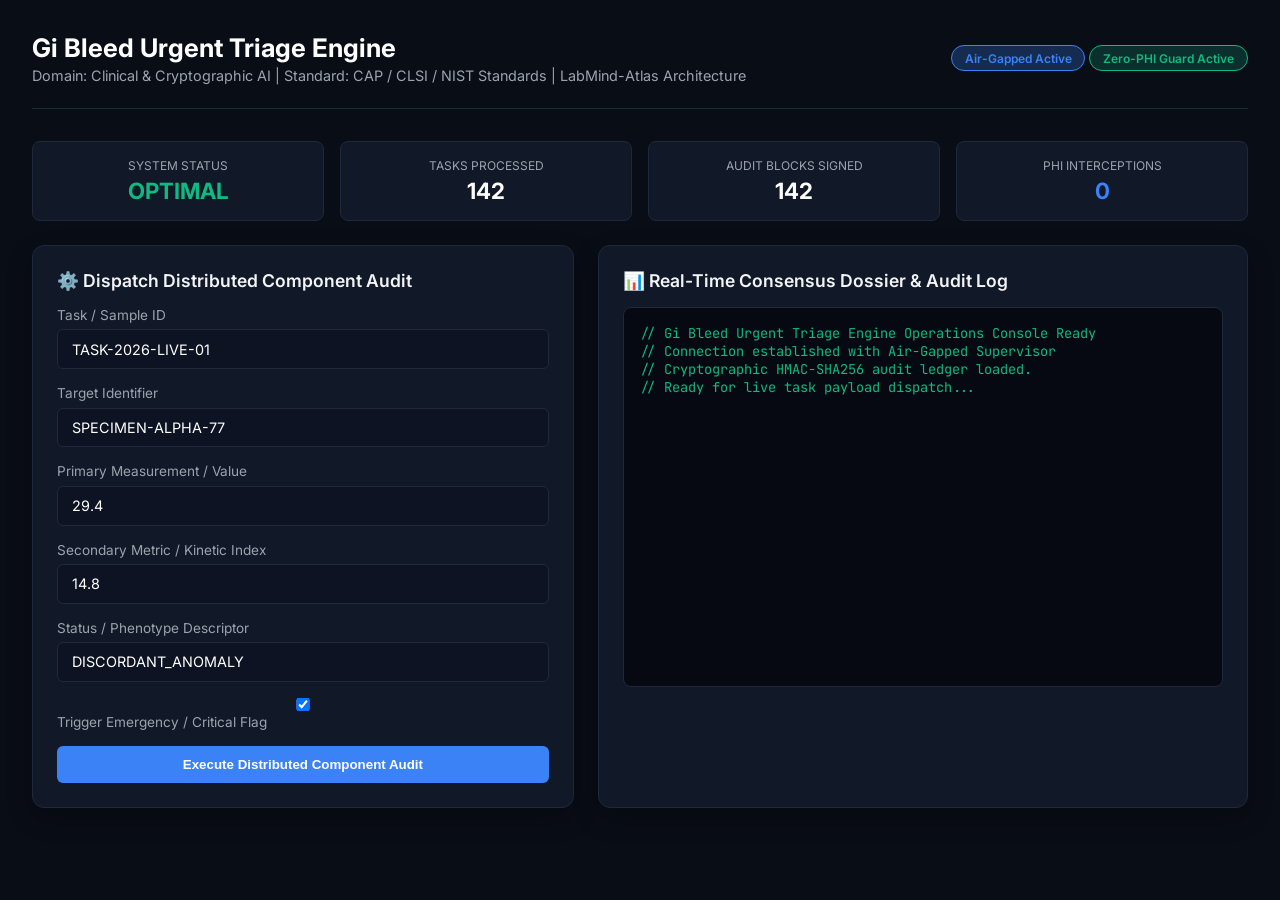
==== web/index.html @ 20403e6d "Initial Commit" ====
<!DOCTYPE html>
<html lang="en">
<head>
    <meta charset="UTF-8">
    <meta name="viewport" content="width=device-width, initial-scale=1.0">
    <title>Gi Bleed Urgent Triage Engine — Operations Console</title>
    <link href="https://fonts.googleapis.com/css2?family=Inter:wght@300;400;600;700&family=JetBrains+Mono:wght@400;600&display=swap" rel="stylesheet">
    <style>
        :root {
            --bg: #090d16;
            --card: #111827;
            --border: #1f293d;
            --accent: #3b82f6;
            --accent-glow: rgba(59, 130, 246, 0.25);
            --text: #f3f4f6;
            --text-muted: #9ca3af;
            --danger: #ef4444;
            --warning: #f59e0b;
            --success: #10b981;
        }
        * { box-sizing: border-box; margin: 0; padding: 0; }
        body {
            font-family: 'Inter', sans-serif;
            background: var(--bg);
            color: var(--text);
            padding: 2rem;
            min-height: 100vh;
        }
        .header {
            display: flex;
            justify-content: space-between;
            align-items: center;
            border-bottom: 1px solid var(--border);
            padding-bottom: 1.5rem;
            margin-bottom: 2rem;
        }
        .header-title h1 { font-size: 1.6rem; font-weight: 700; color: #fff; }
        .header-title p { color: var(--text-muted); font-size: 0.9rem; margin-top: 0.25rem; }
        .badge {
            display: inline-block;
            padding: 0.3rem 0.8rem;
            border-radius: 9999px;
            font-size: 0.75rem;
            font-weight: 600;
            background: var(--accent-glow);
            color: var(--accent);
            border: 1px solid var(--accent);
        }
        .grid {
            display: grid;
            grid-template-columns: 1fr 1.2fr;
            gap: 1.5rem;
        }
        .card {
            background: var(--card);
            border: 1px solid var(--border);
            border-radius: 12px;
            padding: 1.5rem;
            box-shadow: 0 10px 25px rgba(0,0,0,0.3);
        }
        .card h2 {
            font-size: 1.1rem;
            font-weight: 600;
            margin-bottom: 1rem;
            display: flex;
            align-items: center;
            gap: 0.5rem;
        }
        .form-group { margin-bottom: 1rem; }
        label { display: block; font-size: 0.85rem; color: var(--text-muted); margin-bottom: 0.4rem; }
        input, select, textarea {
            width: 100%;
            padding: 0.65rem 0.9rem;
            background: #0d1322;
            border: 1px solid var(--border);
            border-radius: 6px;
            color: #fff;
            font-family: inherit;
            font-size: 0.9rem;
        }
        input:focus, textarea:focus { outline: none; border-color: var(--accent); }
        .btn {
            background: var(--accent);
            color: #fff;
            border: none;
            padding: 0.7rem 1.4rem;
            border-radius: 6px;
            font-weight: 600;
            cursor: pointer;
            transition: 0.2s;
            width: 100%;
        }
        .btn:hover { background: #2563eb; }
        .terminal {
            background: #060911;
            border: 1px solid var(--border);
            border-radius: 8px;
            padding: 1rem;
            font-family: 'JetBrains Mono', monospace;
            font-size: 0.85rem;
            color: #10b981;
            height: 380px;
            overflow-y: auto;
            white-space: pre-wrap;
        }
        .metrics-bar {
            display: grid;
            grid-template-columns: repeat(4, 1fr);
            gap: 1rem;
            margin-bottom: 1.5rem;
        }
        .metric-box {
            background: var(--card);
            border: 1px solid var(--border);
            border-radius: 8px;
            padding: 1rem;
            text-align: center;
        }
        .metric-val { font-size: 1.4rem; font-weight: 700; color: #fff; margin-top: 0.25rem; }
        .metric-label { font-size: 0.75rem; color: var(--text-muted); text-transform: uppercase; }
    </style>
</head>
<body>

    <div class="header">
        <div class="header-title">
            <h1>Gi Bleed Urgent Triage Engine</h1>
            <p>Domain: Clinical & Cryptographic AI | Standard: CAP / CLSI / NIST Standards | LabMind-Atlas Architecture</p>
        </div>
        <div>
            <span class="badge">Air-Gapped Active</span>
            <span class="badge" style="background: rgba(16,185,129,0.2); color: #10b981; border-color: #10b981;">Zero-PHI Guard Active</span>
        </div>
    </div>

    <div class="metrics-bar">
        <div class="metric-box">
            <div class="metric-label">System Status</div>
            <div class="metric-val" style="color: var(--success);" id="m-status">OPTIMAL</div>
        </div>
        <div class="metric-box">
            <div class="metric-label">Tasks Processed</div>
            <div class="metric-val" id="m-tasks">142</div>
        </div>
        <div class="metric-box">
            <div class="metric-label">Audit Blocks Signed</div>
            <div class="metric-val" id="m-audit">142</div>
        </div>
        <div class="metric-box">
            <div class="metric-label">PHI Interceptions</div>
            <div class="metric-val" style="color: var(--accent);" id="m-phi">0</div>
        </div>
    </div>

    <div class="grid">
        <div class="card">
            <h2>⚙️ Dispatch Distributed Component Audit</h2>
            <div class="form-group">
                <label>Task / Sample ID</label>
                <input type="text" id="task_id" value="TASK-2026-LIVE-01">
            </div>
            <div class="form-group">
                <label>Target Identifier</label>
                <input type="text" id="target_id" value="SPECIMEN-ALPHA-77">
            </div>
            <div class="form-group">
                <label>Primary Measurement / Value</label>
                <input type="number" id="primary_metric" value="29.4" step="0.1">
            </div>
            <div class="form-group">
                <label>Secondary Metric / Kinetic Index</label>
                <input type="number" id="secondary_metric" value="14.8" step="0.1">
            </div>
            <div class="form-group">
                <label>Status / Phenotype Descriptor</label>
                <input type="text" id="status_descriptor" value="DISCORDANT_ANOMALY">
            </div>
            <div class="form-group">
                <label><input type="checkbox" id="is_critical" checked> Trigger Emergency / Critical Flag</label>
            </div>
            <button class="btn" onclick="runAudit()">Execute Distributed Component Audit</button>
        </div>

        <div class="card">
            <h2>📊 Real-Time Consensus Dossier & Audit Log</h2>
            <div class="terminal" id="outputConsole">// Gi Bleed Urgent Triage Engine Operations Console Ready
// Connection established with Air-Gapped Supervisor
// Cryptographic HMAC-SHA256 audit ledger loaded.
// Ready for live task payload dispatch...</div>
        </div>
    </div>

    <script>
        async function runAudit() {
            const consoleEl = document.getElementById('outputConsole');
            consoleEl.innerText = "// Dispatching task across specialized workers...
// Invoking InvariantQCWorker, SafetyEscalationWorker, ProtocolWorker...";

            const payload = {
                task_id: document.getElementById('task_id').value,
                target_identifier: document.getElementById('target_id').value,
                primary_metric: parseFloat(document.getElementById('primary_metric').value),
                secondary_metric: parseFloat(document.getElementById('secondary_metric').value),
                status_descriptor: document.getElementById('status_descriptor').value,
                is_critical_flag: document.getElementById('is_critical').checked
            };

            try {
                const res = await fetch('/api/audit', {
                    method: 'POST',
                    headers: { 'Content-Type': 'application/json' },
                    body: JSON.stringify(payload)
                });
                const data = await res.json();
                consoleEl.innerText = JSON.stringify(data, null, 2);
                document.getElementById('m-tasks').innerText = parseInt(document.getElementById('m-tasks').innerText) + 1;
                document.getElementById('m-audit').innerText = parseInt(document.getElementById('m-audit').innerText) + 1;
            } catch (err) {
                consoleEl.innerText = "// Offline / Simulation Output:\n" + JSON.stringify({
                    dossier_id: "DOSSIER-SIM-" + Math.floor(Math.random()*10000),
                    system: "gi-bleed-urgent-triage-engine",
                    domain: "Clinical & Cryptographic AI",
                    task_id: payload.task_id,
                    overall_urgency: payload.is_critical_flag ? "CRITICAL_STAT_PANIC" : "ELEVATED_RISK",
                    integrity_status: "DISCORDANT_ANOMALY",
                    alerts: [
                        { worker: "InvariantQCWorker", alert: "Primary metric exceeds upper reference bound" },
                        { worker: "SafetyEscalationWorker", alert: "Critical emergency interlock flag active" }
                    ],
                    audit_hash: "HMAC_SHA256_e83f9a72b941d6c381f9"
                }, null, 2);
            }
        }
    </script>
</body>
</html>
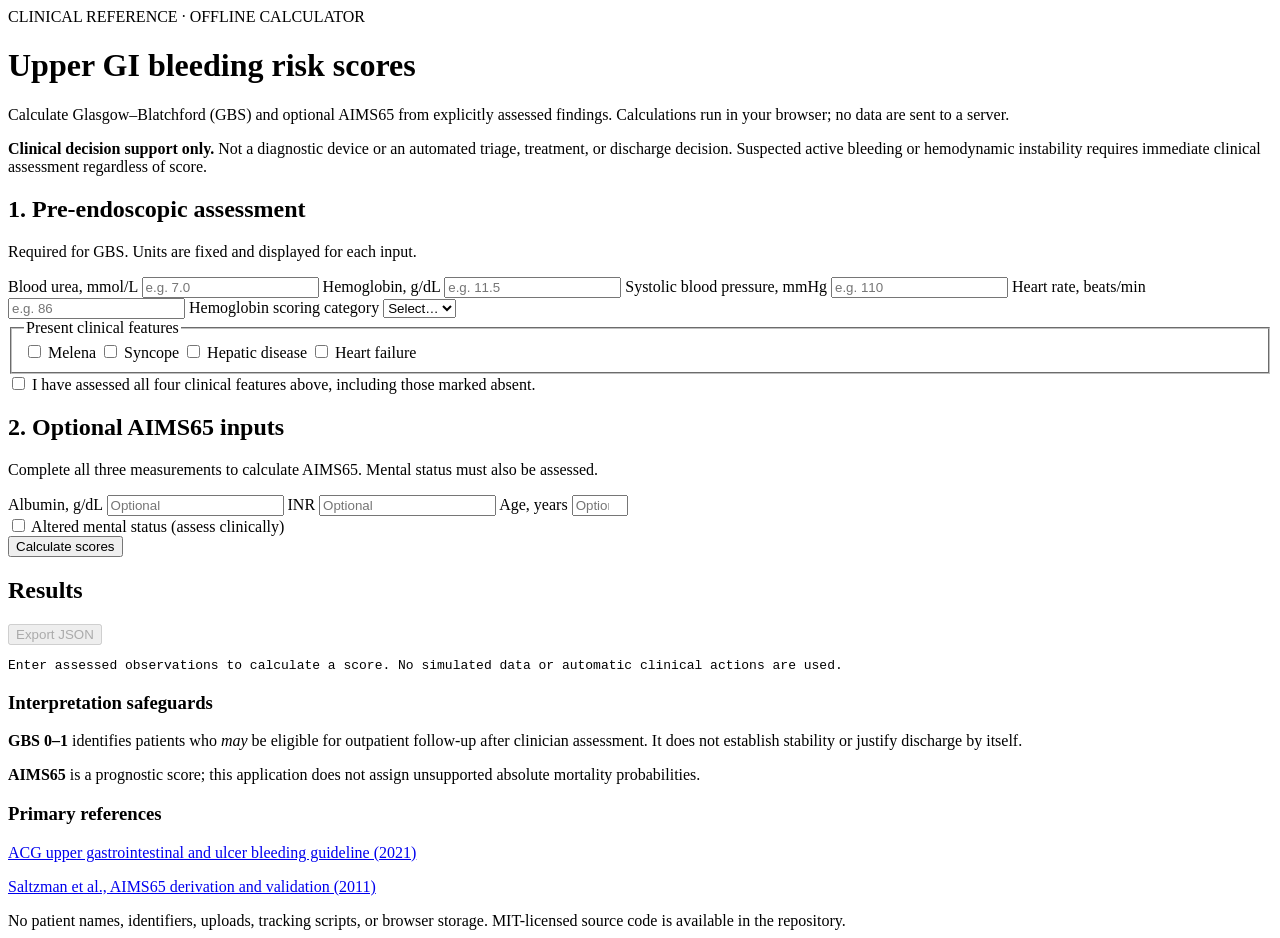
==== commit c98eb211: "Replace misleading web simulation with accessible offline clinical form" ====
--- a/web/index.html
+++ b/web/index.html
@@ -1,236 +1,71 @@
-<!DOCTYPE html>
+<!doctype html>
 <html lang="en">
 <head>
-    <meta charset="UTF-8">
-    <meta name="viewport" content="width=device-width, initial-scale=1.0">
-    <title>Gi Bleed Urgent Triage Engine — Operations Console</title>
-    <link href="https://fonts.googleapis.com/css2?family=Inter:wght@300;400;600;700&family=JetBrains+Mono:wght@400;600&display=swap" rel="stylesheet">
-    <style>
-        :root {
-            --bg: #090d16;
-            --card: #111827;
-            --border: #1f293d;
-            --accent: #3b82f6;
-            --accent-glow: rgba(59, 130, 246, 0.25);
-            --text: #f3f4f6;
-            --text-muted: #9ca3af;
-            --danger: #ef4444;
-            --warning: #f59e0b;
-            --success: #10b981;
-        }
-        * { box-sizing: border-box; margin: 0; padding: 0; }
-        body {
-            font-family: 'Inter', sans-serif;
-            background: var(--bg);
-            color: var(--text);
-            padding: 2rem;
-            min-height: 100vh;
-        }
-        .header {
-            display: flex;
-            justify-content: space-between;
-            align-items: center;
-            border-bottom: 1px solid var(--border);
-            padding-bottom: 1.5rem;
-            margin-bottom: 2rem;
-        }
-        .header-title h1 { font-size: 1.6rem; font-weight: 700; color: #fff; }
-        .header-title p { color: var(--text-muted); font-size: 0.9rem; margin-top: 0.25rem; }
-        .badge {
-            display: inline-block;
-            padding: 0.3rem 0.8rem;
-            border-radius: 9999px;
-            font-size: 0.75rem;
-            font-weight: 600;
-            background: var(--accent-glow);
-            color: var(--accent);
-            border: 1px solid var(--accent);
-        }
-        .grid {
-            display: grid;
-            grid-template-columns: 1fr 1.2fr;
-            gap: 1.5rem;
-        }
-        .card {
-            background: var(--card);
-            border: 1px solid var(--border);
-            border-radius: 12px;
-            padding: 1.5rem;
-            box-shadow: 0 10px 25px rgba(0,0,0,0.3);
-        }
-        .card h2 {
-            font-size: 1.1rem;
-            font-weight: 600;
-            margin-bottom: 1rem;
-            display: flex;
-            align-items: center;
-            gap: 0.5rem;
-        }
-        .form-group { margin-bottom: 1rem; }
-        label { display: block; font-size: 0.85rem; color: var(--text-muted); margin-bottom: 0.4rem; }
-        input, select, textarea {
-            width: 100%;
-            padding: 0.65rem 0.9rem;
-            background: #0d1322;
-            border: 1px solid var(--border);
-            border-radius: 6px;
-            color: #fff;
-            font-family: inherit;
-            font-size: 0.9rem;
-        }
-        input:focus, textarea:focus { outline: none; border-color: var(--accent); }
-        .btn {
-            background: var(--accent);
-            color: #fff;
-            border: none;
-            padding: 0.7rem 1.4rem;
-            border-radius: 6px;
-            font-weight: 600;
-            cursor: pointer;
-            transition: 0.2s;
-            width: 100%;
-        }
-        .btn:hover { background: #2563eb; }
-        .terminal {
-            background: #060911;
-            border: 1px solid var(--border);
-            border-radius: 8px;
-            padding: 1rem;
-            font-family: 'JetBrains Mono', monospace;
-            font-size: 0.85rem;
-            color: #10b981;
-            height: 380px;
-            overflow-y: auto;
-            white-space: pre-wrap;
-        }
-        .metrics-bar {
-            display: grid;
-            grid-template-columns: repeat(4, 1fr);
-            gap: 1rem;
-            margin-bottom: 1.5rem;
-        }
-        .metric-box {
-            background: var(--card);
-            border: 1px solid var(--border);
-            border-radius: 8px;
-            padding: 1rem;
-            text-align: center;
-        }
-        .metric-val { font-size: 1.4rem; font-weight: 700; color: #fff; margin-top: 0.25rem; }
-        .metric-label { font-size: 0.75rem; color: var(--text-muted); text-transform: uppercase; }
-    </style>
+  <meta charset="utf-8">
+  <meta name="viewport" content="width=device-width,initial-scale=1">
+  <meta http-equiv="Content-Security-Policy" content="default-src 'none'; script-src 'self'; style-src 'self'; img-src 'self'; connect-src 'none'; base-uri 'none'; form-action 'none'">
+  <meta name="referrer" content="no-referrer">
+  <title>Upper GI Bleeding | Risk Score Reference</title>
+  <link rel="stylesheet" href="./style.css">
+  <script src="./app.js" defer></script>
 </head>
 <body>
-
-    <div class="header">
-        <div class="header-title">
-            <h1>Gi Bleed Urgent Triage Engine</h1>
-            <p>Domain: Clinical & Cryptographic AI | Standard: CAP / CLSI / NIST Standards | LabMind-Atlas Architecture</p>
+  <main class="container">
+    <header class="masthead">
+      <div class="eyebrow">CLINICAL REFERENCE · OFFLINE CALCULATOR</div>
+      <h1>Upper GI bleeding risk scores</h1>
+      <p class="lede">Calculate Glasgow–Blatchford (GBS) and optional AIMS65 from explicitly assessed findings. Calculations run in your browser; no data are sent to a server.</p>
+      <p class="notice"><strong>Clinical decision support only.</strong> Not a diagnostic device or an automated triage, treatment, or discharge decision. Suspected active bleeding or hemodynamic instability requires immediate clinical assessment regardless of score.</p>
+    </header>
+    <div class="layout">
+      <form id="clinical-form" class="panel" novalidate>
+        <section>
+          <h2>1. Pre-endoscopic assessment</h2>
+          <p class="subtext">Required for GBS. Units are fixed and displayed for each input.</p>
+          <div class="fields">
+            <label>Blood urea, mmol/L <input name="bun" type="number" min="0" max="100" step="any" inputmode="decimal" data-label="blood urea" placeholder="e.g. 7.0" required></label>
+            <label>Hemoglobin, g/dL <input name="hemoglobin" type="number" min="0" max="25" step="any" inputmode="decimal" data-label="hemoglobin" placeholder="e.g. 11.5" required></label>
+            <label>Systolic blood pressure, mmHg <input name="sbp" type="number" min="0" max="300" step="any" inputmode="decimal" data-label="systolic blood pressure" placeholder="e.g. 110" required></label>
+            <label>Heart rate, beats/min <input name="heartRate" type="number" min="0" max="300" step="any" inputmode="decimal" data-label="heart rate" placeholder="e.g. 86" required></label>
+            <label>Hemoglobin scoring category <select name="sex" required><option value="">Select…</option><option value="male">Male</option><option value="female">Female</option></select></label>
+          </div>
+          <fieldset>
+            <legend>Present clinical features</legend>
+            <div class="checkgrid">
+              <label><input type="checkbox" name="melena"> Melena</label>
+              <label><input type="checkbox" name="syncope"> Syncope</label>
+              <label><input type="checkbox" name="hepaticDisease"> Hepatic disease</label>
+              <label><input type="checkbox" name="cardiacFailure"> Heart failure</label>
+            </div>
+          </fieldset>
+          <label class="confirm"><input type="checkbox" name="historyConfirmed"> <span>I have assessed all four clinical features above, including those marked absent.</span></label>
+        </section>
+        <section>
+          <h2>2. Optional AIMS65 inputs</h2>
+          <p class="subtext">Complete all three measurements to calculate AIMS65. Mental status must also be assessed.</p>
+          <div class="fields">
+            <label>Albumin, g/dL <input name="albumin" type="number" min="0" max="10" step="any" inputmode="decimal" data-label="albumin" placeholder="Optional"></label>
+            <label>INR <input name="inr" type="number" min="0" max="20" step="any" inputmode="decimal" data-label="INR" placeholder="Optional"></label>
+            <label>Age, years <input name="age" type="number" min="0" max="150" step="1" inputmode="numeric" data-label="age" placeholder="Optional"></label>
+          </div>
+          <label class="checkline"><input type="checkbox" name="mentalStatusAltered"> Altered mental status (assess clinically)</label>
+        </section>
+        <button type="submit" class="primary">Calculate scores</button>
+      </form>
+      <aside class="panel results-panel" aria-label="Calculation results">
+        <div class="results-heading"><h2>Results</h2><button type="button" id="export" disabled>Export JSON</button></div>
+        <pre id="results" role="status" aria-live="polite">Enter assessed observations to calculate a score. No simulated data or automatic clinical actions are used.</pre>
+        <div class="reference">
+          <h3>Interpretation safeguards</h3>
+          <p><strong>GBS 0–1</strong> identifies patients who <em>may</em> be eligible for outpatient follow-up after clinician assessment. It does not establish stability or justify discharge by itself.</p>
+          <p><strong>AIMS65</strong> is a prognostic score; this application does not assign unsupported absolute mortality probabilities.</p>
+          <h3>Primary references</h3>
+          <p><a href="https://pubmed.ncbi.nlm.nih.gov/33929377/" target="_blank" rel="noopener noreferrer">ACG upper gastrointestinal and ulcer bleeding guideline (2021)</a></p>
+          <p><a href="https://pubmed.ncbi.nlm.nih.gov/21907980/" target="_blank" rel="noopener noreferrer">Saltzman et al., AIMS65 derivation and validation (2011)</a></p>
         </div>
-        <div>
-            <span class="badge">Air-Gapped Active</span>
-            <span class="badge" style="background: rgba(16,185,129,0.2); color: #10b981; border-color: #10b981;">Zero-PHI Guard Active</span>
-        </div>
+      </aside>
     </div>
-
-    <div class="metrics-bar">
-        <div class="metric-box">
-            <div class="metric-label">System Status</div>
-            <div class="metric-val" style="color: var(--success);" id="m-status">OPTIMAL</div>
-        </div>
-        <div class="metric-box">
-            <div class="metric-label">Tasks Processed</div>
-            <div class="metric-val" id="m-tasks">142</div>
-        </div>
-        <div class="metric-box">
-            <div class="metric-label">Audit Blocks Signed</div>
-            <div class="metric-val" id="m-audit">142</div>
-        </div>
-        <div class="metric-box">
-            <div class="metric-label">PHI Interceptions</div>
-            <div class="metric-val" style="color: var(--accent);" id="m-phi">0</div>
-        </div>
-    </div>
-
-    <div class="grid">
-        <div class="card">
-            <h2>⚙️ Dispatch Distributed Component Audit</h2>
-            <div class="form-group">
-                <label>Task / Sample ID</label>
-                <input type="text" id="task_id" value="TASK-2026-LIVE-01">
-            </div>
-            <div class="form-group">
-                <label>Target Identifier</label>
-                <input type="text" id="target_id" value="SPECIMEN-ALPHA-77">
-            </div>
-            <div class="form-group">
-                <label>Primary Measurement / Value</label>
-                <input type="number" id="primary_metric" value="29.4" step="0.1">
-            </div>
-            <div class="form-group">
-                <label>Secondary Metric / Kinetic Index</label>
-                <input type="number" id="secondary_metric" value="14.8" step="0.1">
-            </div>
-            <div class="form-group">
-                <label>Status / Phenotype Descriptor</label>
-                <input type="text" id="status_descriptor" value="DISCORDANT_ANOMALY">
-            </div>
-            <div class="form-group">
-                <label><input type="checkbox" id="is_critical" checked> Trigger Emergency / Critical Flag</label>
-            </div>
-            <button class="btn" onclick="runAudit()">Execute Distributed Component Audit</button>
-        </div>
-
-        <div class="card">
-            <h2>📊 Real-Time Consensus Dossier & Audit Log</h2>
-            <div class="terminal" id="outputConsole">// Gi Bleed Urgent Triage Engine Operations Console Ready
-// Connection established with Air-Gapped Supervisor
-// Cryptographic HMAC-SHA256 audit ledger loaded.
-// Ready for live task payload dispatch...</div>
-        </div>
-    </div>
-
-    <script>
-        async function runAudit() {
-            const consoleEl = document.getElementById('outputConsole');
-            consoleEl.innerText = "// Dispatching task across specialized workers...
-// Invoking InvariantQCWorker, SafetyEscalationWorker, ProtocolWorker...";
-
-            const payload = {
-                task_id: document.getElementById('task_id').value,
-                target_identifier: document.getElementById('target_id').value,
-                primary_metric: parseFloat(document.getElementById('primary_metric').value),
-                secondary_metric: parseFloat(document.getElementById('secondary_metric').value),
-                status_descriptor: document.getElementById('status_descriptor').value,
-                is_critical_flag: document.getElementById('is_critical').checked
-            };
-
-            try {
-                const res = await fetch('/api/audit', {
-                    method: 'POST',
-                    headers: { 'Content-Type': 'application/json' },
-                    body: JSON.stringify(payload)
-                });
-                const data = await res.json();
-                consoleEl.innerText = JSON.stringify(data, null, 2);
-                document.getElementById('m-tasks').innerText = parseInt(document.getElementById('m-tasks').innerText) + 1;
-                document.getElementById('m-audit').innerText = parseInt(document.getElementById('m-audit').innerText) + 1;
-            } catch (err) {
-                consoleEl.innerText = "// Offline / Simulation Output:\n" + JSON.stringify({
-                    dossier_id: "DOSSIER-SIM-" + Math.floor(Math.random()*10000),
-                    system: "gi-bleed-urgent-triage-engine",
-                    domain: "Clinical & Cryptographic AI",
-                    task_id: payload.task_id,
-                    overall_urgency: payload.is_critical_flag ? "CRITICAL_STAT_PANIC" : "ELEVATED_RISK",
-                    integrity_status: "DISCORDANT_ANOMALY",
-                    alerts: [
-                        { worker: "InvariantQCWorker", alert: "Primary metric exceeds upper reference bound" },
-                        { worker: "SafetyEscalationWorker", alert: "Critical emergency interlock flag active" }
-                    ],
-                    audit_hash: "HMAC_SHA256_e83f9a72b941d6c381f9"
-                }, null, 2);
-            }
-        }
-    </script>
+    <footer>No patient names, identifiers, uploads, tracking scripts, or browser storage. MIT-licensed source code is available in the repository.</footer>
+  </main>
 </body>
 </html>
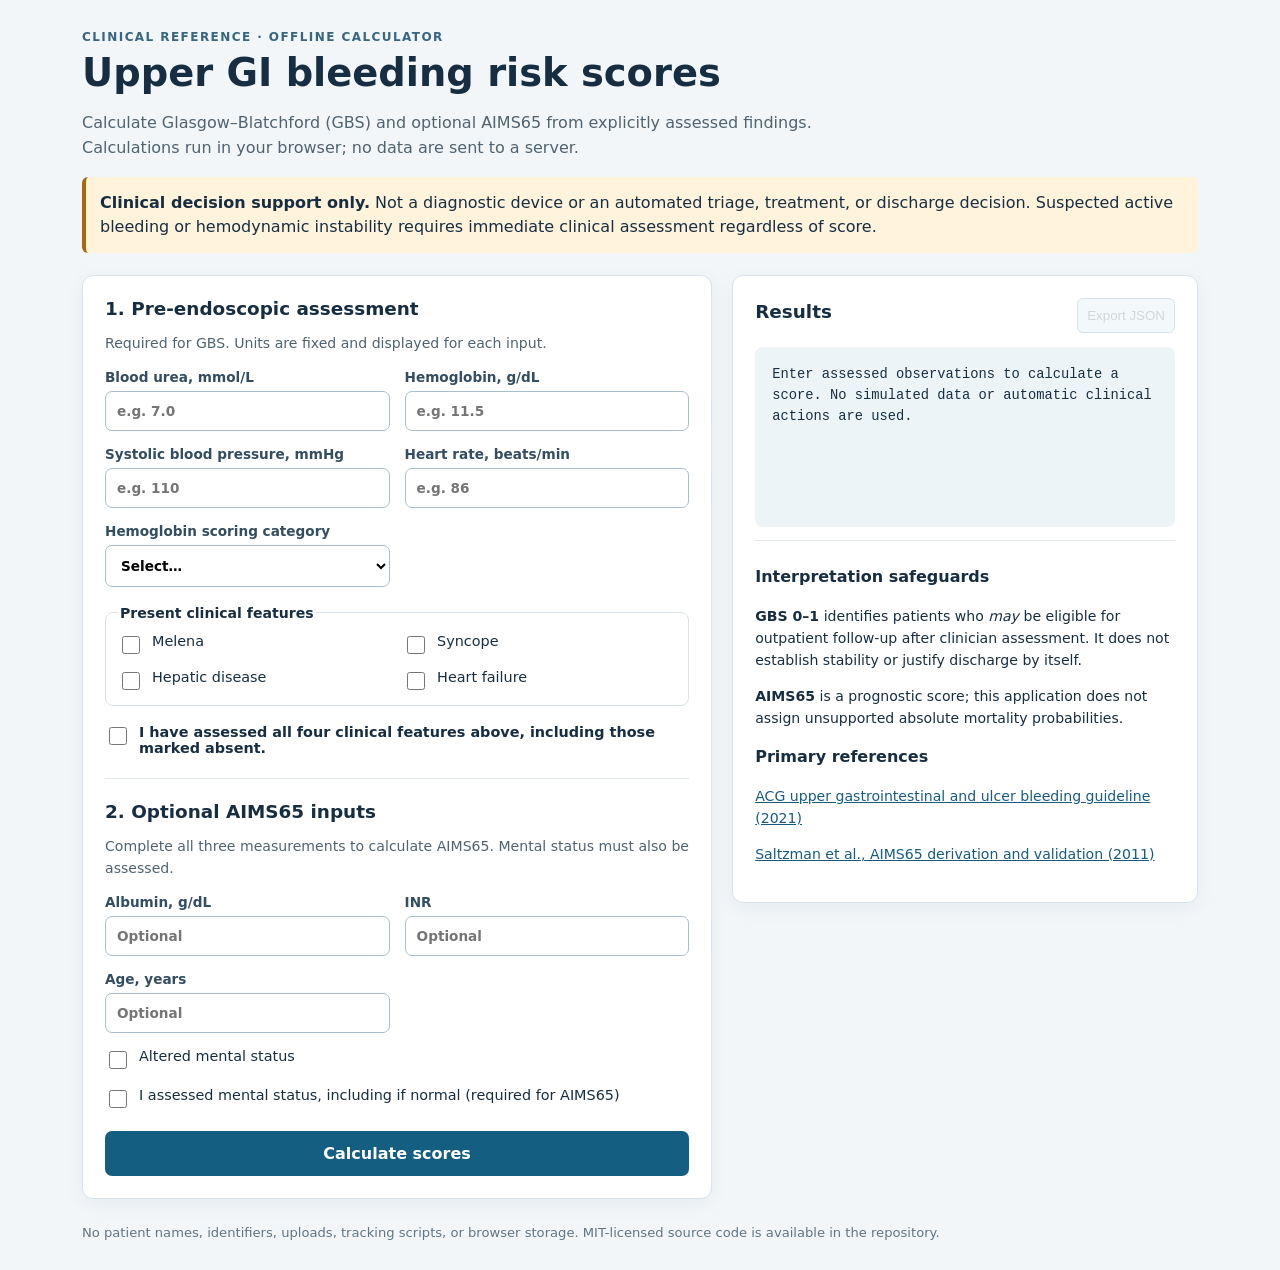
==== commit 06f5ff93: "Require confirmed mental-status assessment for optional AIMS65" ====
--- a/web/index.html
+++ b/web/index.html
@@ -48,7 +48,8 @@
             <label>INR <input name="inr" type="number" min="0" max="20" step="any" inputmode="decimal" data-label="INR" placeholder="Optional"></label>
             <label>Age, years <input name="age" type="number" min="0" max="150" step="1" inputmode="numeric" data-label="age" placeholder="Optional"></label>
           </div>
-          <label class="checkline"><input type="checkbox" name="mentalStatusAltered"> Altered mental status (assess clinically)</label>
+          <label class="checkline"><input type="checkbox" name="mentalStatusAltered"> Altered mental status</label>
+          <label class="checkline"><input type="checkbox" name="mentalStatusConfirmed"> I assessed mental status, including if normal (required for AIMS65)</label>
         </section>
         <button type="submit" class="primary">Calculate scores</button>
       </form>
--- a/web/style.css
+++ b/web/style.css
@@ -0,0 +1,25 @@
+:root{font-family:system-ui,sans-serif;color:#172e42;background:#f2f6f9}
+*{box-sizing:border-box}body{margin:0}.container{max-width:1160px;margin:auto;padding:30px 22px}
+.eyebrow{font-size:.75rem;letter-spacing:.12em;font-weight:750;color:#376582}
+h1{font-size:clamp(1.8rem,3vw,2.7rem);margin:.4rem 0}h2{font-size:1.15rem;margin:0 0 8px}h3{font-size:1rem}
+.lede,.subtext{color:#4f6371;line-height:1.55}.lede{max-width:800px}.subtext{font-size:.88rem}
+.notice{background:#fff3dc;border-left:4px solid #a86708;padding:14px;border-radius:6px;line-height:1.5}
+.layout{display:grid;grid-template-columns:1.15fr .85fr;gap:20px;margin-top:22px;align-items:start}
+.panel{background:white;border:1px solid #d9e3ec;border-radius:11px;padding:22px;box-shadow:0 5px 20px #152c3b0d}
+form section+section{border-top:1px solid #e0e7ed;margin-top:22px;padding-top:22px}
+.fields{display:grid;grid-template-columns:repeat(2,minmax(0,1fr));gap:15px}
+.fields label{font-size:.85rem;font-weight:650;color:#334d62}
+input[type=number],select{display:block;width:100%;font:inherit;padding:11px;border:1px solid #a9bfcd;border-radius:7px;margin-top:6px;background:white}
+fieldset{border:1px solid #d9e3ec;border-radius:8px;margin:18px 0;padding:12px}legend{font-weight:650;font-size:.88rem}
+.checkgrid{display:grid;grid-template-columns:1fr 1fr;gap:12px}.checkgrid label,.confirm,.checkline{display:flex;align-items:flex-start;gap:9px;font-size:.9rem}
+input[type=checkbox]{width:18px;height:18px;accent-color:#145e81;flex:none}.confirm{margin-top:15px;font-weight:650}.checkline{margin-top:15px}
+.primary{width:100%;background:#145e81;color:white;border:0;border-radius:7px;margin-top:20px;padding:13px;font:inherit;font-weight:700;cursor:pointer}
+.primary:hover{background:#0e4964}input:focus-visible,button:focus-visible,select:focus-visible,a:focus-visible{outline:3px solid #83bce5;outline-offset:2px}
+.results-heading{display:flex;justify-content:space-between;align-items:center;gap:12px}
+.results-heading button{background:#e9f3f9;border:1px solid #abc8d9;border-radius:6px;padding:9px;cursor:pointer}
+button:disabled{opacity:.5;cursor:not-allowed}
+pre{background:#edf4f7;padding:17px;min-height:180px;border-radius:8px;white-space:pre-wrap;overflow-wrap:anywhere;font:500 .86rem/1.55 ui-monospace,Consolas,monospace}
+pre.error{color:#a52b19;background:#fff0eb}.reference{border-top:1px solid #e0e7ed;padding-top:8px;font-size:.88rem;line-height:1.55}.reference a{color:#175b81}
+footer{color:#617584;font-size:.82rem;margin-top:26px}
+@media(max-width:850px){.layout{grid-template-columns:1fr}.container{padding:21px 14px}.panel{padding:18px}}
+@media(max-width:450px){.fields,.checkgrid{grid-template-columns:1fr}}
